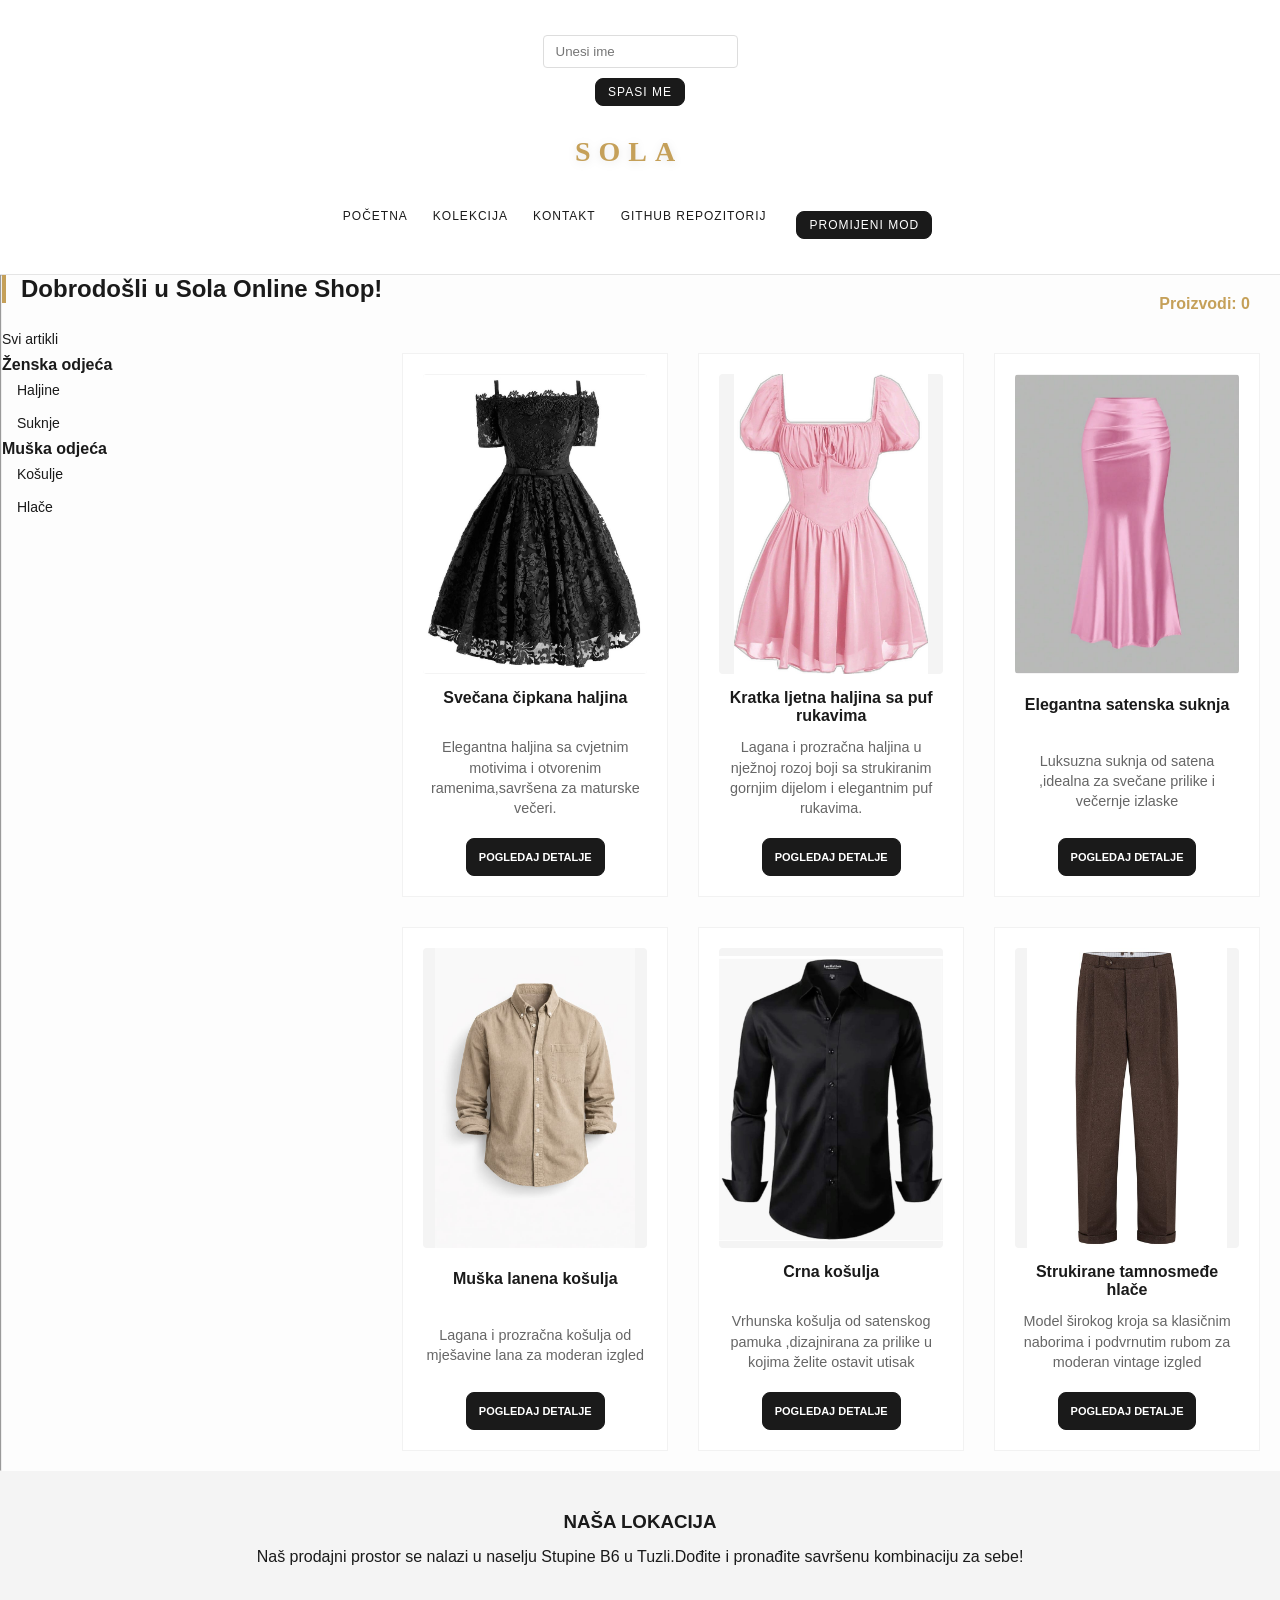
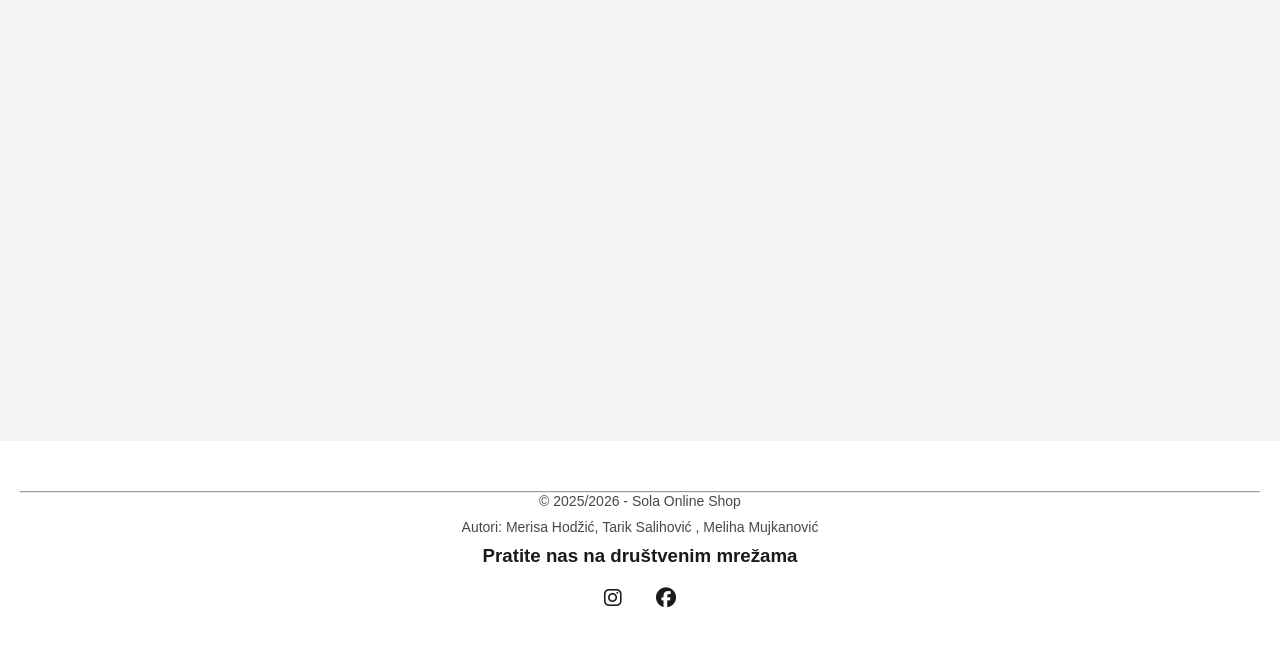
==== index.html @ bb2f4820 "zatvoren tag za section" ====
<!DOCTYPE html>
<html lang="bs">
<head>
 <meta charset="UTF-8">
<meta name="viewport" 
content="width=device-width, 
 initial-scale=1.0">
<meta name="color-scheme" content ="light dark">
<title> Sola Online Shop</title>
<link rel="stylesheet" href="css/tptpstil.css">
<script src="js/tptpskripte.js" defer></script>
<link rel="manifest" href="manifest.json">
<meta name="theme-color"
content="#ffffff">
<link rel="stylesheet" href="https://cdnjs.cloudflare.com/ajax/libs/font-awesome/6.4.2/css/all.min.css">
<!-- Link za Font Awesome ikonice dodano uz pomoć AI-a-->
</head>

<body>
    <header>
        <input type="text" id="korisnickoIme" placeholder="Unesi ime">
<button id="spasiDugme">Spasi me</button> <!-- uz pomoć Gemini AI-a dodano je polje za unos imena za localStorage-->
        <!-- ove dijelove koda za svg logo sam napisala uz pomoć Gemini AI-->
       <svg class="logo" width="150" height="50" 
       viewBox="0 0 150 50" xmlns="http://www.w3.org/2000/svg">
          <text x="10" y="35" font-family="'Segoe UI', Roboto, Arial, sans-serif" font-size="28" font-weight="300" letter-spacing="3" fill="black">
            SOLA
          </text>
</svg> 
        <nav>
            <ul>
                <li><a href="index.html">Početna</a></li>
                <li><a href="sadrzaj.html">Kolekcija</a></li>
                <li><a href="kontakt.html">Kontakt</a></li>
                <li><a href="https://github.com/melihamujkanovic/Grupa47-TPTP-2026.git" target="_blank">GitHub Repozitorij</a></li>
                <li style="list-style : none;"><button id="dark-mode-toggle"> Promijeni mod</button></li>
            </ul>
            </nav>
            </header>
            <div class="content-wrapper">
                
            <hr>
            <section class="glavni-sadrzaj">
            <nav>
            <h2>Dobrodošli u Sola Online Shop!</h2>
            
            <ul>
                <li> <button class="filter-btn"
                data-filter ="all">Svi artikli</button></li>
                <li>
                    <strong> Ženska odjeća</strong>
                
            <ul>
                <li><button class="filter-btn" 
                data-filter="haljine">Haljine</button></li>
                <li><button class="filter-btn"
                data-filter="suknje">Suknje</button></li>
                </ul>
                </li>
            <li>
                <strong> Muška odjeća</strong>
            <ul>
                <li><button class="filter-btn"
                data-filter="kosulje">Košulje</button></li>
                <li><button class="filter-btn"
                data-filter="hlace">Hlače</button></li>
                </ul>
                  </li>
                  </ul>
                  </nav>
                </section>
                  
<!--Ove dijelove koda koji predstavljaj navigaciju za filtriranje napisala sam pomoću GitHub Copilota.
Razumijem da struktura lista <ul> i <li> predstavlja ugniježdene liste kako bi logički razdvojila mušku
 i žensku odjeću  class="filter-btn" je Copilot dodao svim dugmićima ona je meta za JavaScript
 data-filter="haljine" ovo se zove data atribut kada kliknemo na dugme haljine JavaScript ce procitati
da je data-filter postavljen na haljine 
data-filter="all" ovo dugme služi da poništi filter i ponovo prikaže apsolutno sve proizvode koje
imamo u HTML-u -->

<main>
<div class="filter-bar">
<span>Proizvodi: <strong id="product-count">0</strong></span> 
</div>

<article class="product-card"
data-category="haljine">
<img src="images/haljina.jpg" alt="Crna čipkana haljina" width="250">
<h3> Svečana čipkana haljina </h3>
<p> Elegantna haljina sa cvjetnim motivima i otvorenim ramenima,savršena za maturske večeri.</p>
<a href="sadrzaj.html"><button class="detalji-btn">Pogledaj detalje </button></a>
</article>
<article class="product-card"
data-category="haljine">
<img src="images/haljina2.jpg" alt="Kratka roza haljina sa naborima i puf rukavima" width="250">
<h3> Kratka ljetna haljina sa puf rukavima </h3>
<p> Lagana i prozračna haljina u nježnoj rozoj boji sa strukiranim gornjim dijelom i elegantnim puf rukavima. </p>
<a href="sadrzaj.html"><button class="detalji-btn">Pogledaj detalje </button></a>
</article>
<article class="product-card"
data-category="suknje">
<img src="images/suknja.jpg"alt="Roza satenska sunkja dugog kroja sa naborima na struku" width="250">
<h3> Elegantna satenska suknja </h3>
<p> Luksuzna suknja od satena ,idealna za svečane prilike i večernje izlaske</p>
<a href="sadrzaj.html"><button class="detalji-btn">Pogledaj detalje </button></a>
</article>
<article class="product-card"
data-category="kosulje">
<img src="images/kosulja.jpg" alt="Smeđa muška košulja dugih rukava sa džepom " width="250">
<h3> Muška lanena košulja</h3>   
<p> Lagana i prozračna košulja od mješavine lana za moderan izgled</p>
<a href="sadrzaj.html"><button class="detalji-btn">Pogledaj detalje </button></a>
</article>
<article class="product-card"
data-category="kosulje">
<img src="images/muska kosulja.jpg"alt="Elegantna crna muška košulja uskog kroja sa blagim sjajem" width="250">
<h3> Crna košulja</h3>
<p> Vrhunska košulja od satenskog pamuka ,dizajnirana za prilike u kojima želite ostavit utisak</p>
<a href="sadrzaj.html"><button class="detalji-btn">Pogledaj detalje </button></a>
</article>
<article class="product-card"
data-category="hlace">
<img src="images/hlace.jpg"alt="Smeđe hlače sa faltnama i manžetama " width="250">
<h3>Strukirane tamnosmeđe hlače</h3>
<p> Model širokog kroja sa klasičnim naborima i podvrnutim rubom za moderan vintage izgled</p>
<a href="sadrzaj.html"><button class="detalji-btn">Pogledaj detalje </button></a>

</article>

</main>
<aside> 
<h3> Naša lokacija</h3>
<p> Naš prodajni prostor se nalazi u naselju Stupine B6 u Tuzli.Dođite i pronađite savršenu kombinaciju za sebe!</p>
<iframe src="https://www.google.com/maps/embed?pb=!1m18!1m12!1m3!1d2844.2685245072244!2d18.686665378439166!3d44.53013413135884!2m3!1f0!2f0!3f0!3m2!1i1024!2i768!4f13.1!3m3!1m2!1s0x475ead33b0782831%3A0x282f1ff059c18d96!2sAvenija%20Stupine%20B6%2C%20Tuzla%2075101!5e0!3m2!1sbs!2sba!4v1778329365259!5m2!1sbs!2sba" width="100%" height="450" style="border:0;" allowfullscreen="" loading="lazy" referrerpolicy="no-referrer-when-downgrade"></iframe>
 </aside>  
 <footer>  
    <hr> <!--tag koji je samostalan ne mora se zatvrati
    služi kao vizuelni razdjeljnik između dva dijela sadržaja 
     npr: da odvoji glavni sadržaj od footera-->
    <p>&copy; 2025/2026 - Sola Online Shop</p>
    <p>Autori: Merisa Hodžić, Tarik Salihović , Meliha Mujkanović</p>
    <h3> Pratite nas na društvenim mrežama</h3>
    <div class="social-links">
        <a href="https://www.instagram.com/online_shop_nela?igsh=cDI1eHdnaG01N2gy" target="_blank"><i class="fab fa-instagram"></i></a>
        <a href="https://www.facebook.com/share/14hpEQm7eZp/" target="_blank"><i class="fab fa-facebook"></i></a>
    <!--Napomena:Linkovi na društvene mreže su usmjereni na instagram i facebook
    stranice poznatog online shopa kako bi se validirala ispravnost navigacije-->
    </div>
</footer>
</div>
</body>
</html>
---- css/tptpstil.css ----
/* 1. CSS VARIJABLE */
:root {
    --primarna: #1a1a1a;
    --akcent: #c5a059;
    --pozadina: #fdfdfd;
    --bijela: #ffffff;
    --siva: #f4f4f4;
    --tekst-muted: #666;
    --font-glavni: 'Segoe UI', Roboto, Arial, sans-serif;
    --tranzicija: all 0.3s cubic-bezier(0.4, 0, 0.2, 1);
}

/* Dark Mode varijable */
body.dark-mode {
    --primarna: #f4f4f4;
    --pozadina: #121212;
    --bijela: #1e1e1e;
    --siva: #252525;
    --tekst-muted: #bbb;
}

#dark-mode-toggle {
    border-radius: 20px; 
    padding: 8px 15px;
}

/* Osnovni reset */
* {
    margin: 0;
    padding: 0;
    box-sizing: border-box;
}

body {
    font-family: var(--font-glavni);
    background-color: var(--pozadina);
    color: var(--primarna);
    display: flex;
    flex-direction: column;
    min-height: 100vh;
    transition: background-color 0.3s;
}

/* 2. HEADER */
header {
    background: var(--bijela);
    padding: 30px 5%; 
    display: flex;
    flex-direction: column;
    align-items: center; /* Centriranje po horizontali */
    justify-content: center; /* Centriranje po vertikali */
    border-bottom: 1px solid rgba(0,0,0,0.1);
    width: 100%;
    z-index: 1000;
    text-align: center; 
}

#korisnickoIme {
    padding: 8px 12px;
    border: 1px solid #ddd;
    border-radius: 4px;
    margin-bottom: 10px;
    background: var(--bijela);
    color: var(--primarna);
    display: inline-block;
    vertical-align: middle;
    margin: 5px;
}

#spasiDugme, #dark-mode-toggle {
    padding: 6px 12px;
    margin: 5px;
    cursor: pointer;
    background: var(--primarna);
    color: var(--bijela);
    border: 1px solid var(--primarna);
    font-size: 12px;
    text-transform: uppercase;
    letter-spacing: 1px;
    transition: var(--tranzicija);
    display: inline-block;
    vertical-align: middle;
}

#spasiDugme:hover, #dark-mode-toggle:hover {
    background: var(--akcent);
    border-color: var(--akcent);
}

header nav ul {
    display: flex;
    list-style: none;
    gap: 25px;
    margin-top: 15px;
}

header nav ul li a {
    text-decoration: none;
    color: var(--primarna);
    font-weight: 500;
    text-transform: uppercase;
    font-size: 12px;
    letter-spacing: 1px;
    transition: var(--tranzicija);
}

header nav ul li a:hover { color: var(--akcent); }

/* SVG Logo */
/* 1. STIL ZA LOGO KONTEJNER */
.logo {
    cursor: pointer;
    overflow: visible;
    transition: transform 0.4s cubic-bezier(0.175, 0.885, 0.32, 1.275);
    filter: drop-shadow(0 2px 4px rgba(0,0,0,0.1));
    display: block;
    margin: 15px auto; /* Auto margine centriraju logo u potpunosti */
}

/* 2. EFEKAT NA TEKST UNUTAR LOGOTIPA */
.logo text {
    text-transform: uppercase;
    font-family: 'Playfair Display', serif; /* Elegantni font za modu */
    font-weight: 700;
    letter-spacing: 8px;
    fill: #c5a059; 
    background: linear-gradient(to right, #bf953f, #fcf6ba, #b38728, #fbf5b7, #aa771c);
    -webkit-background-clip: text;
    background-clip: text;
    transition: all 0.3s ease;
}

/* 3. DINAMIKA NA HOVER (Kada pređeš mišem) */
.logo:hover {
    transform: scale(1.1) rotate(-1deg); /* Blaga rotacija i povećanje */
}

.logo:hover text {
    /* Efekat sjaja koji se širi */
    fill: #1a1a1a; /* Promjena osnovne boje u kontrastnu */
    filter: drop-shadow(0 0 8px rgba(197, 160, 89, 0.8));
    letter-spacing: 12px; /* Slova se "šire" na hover */
}

/* 4. ANIMACIJA "SJAJA" (Shine efekt) */
@keyframes shine {
    from {
        filter: brightness(1);
    }
    50% {
        filter: brightness(1.5) drop-shadow(0 0 12px #c5a059);
    }
    to {
        filter: brightness(1);
    }
}

.logo {
    animation: shine 3s infinite ease-in-out; /* Logo stalno lagano bljeska */
}

/* 5. PRILAGOĐAVANJE ZA DARK MODE */
body.dark-mode .logo text {
    fill: #f9e076; 
    filter: drop-shadow(0 0 5px rgba(249, 224, 118, 0.5));
}

/* --- STRUKTURA --- */
.content-wrapper {
    display: flex;
    flex-wrap: wrap;
    flex-direction: column align;
    max-width: 100%;
    margin: 0 auto;
    width: 100%;
    overflow-x: hidden;
}

/* 3. SIDEBAR (Lijeva strana) */
.content-wrapper > nav {
    width: 280px;
    padding: 40px 30px;
    background: var(--bijela);
    border-right: 1px solid rgba(0,0,0,0.05);
    position: sticky;
    top: 0;
    height: 100vh;
    overflow-y: auto;
}

.content-wrapper > nav h2 {
    font-size: 1.1rem;
    margin-bottom: 25px;
    text-transform: uppercase;
    letter-spacing: 1px;
}

.content-wrapper nav ul {
    list-style: none;
    padding-left: 0;
}

.content-wrapper nav ul ul {
    margin-left: 15px; 
}

.content-wrapper > nav h3 {
    font-size: 0.9rem;
    margin-top: 20px;
    margin-bottom: 10px;
    color: var(--akcent);
    text-transform: uppercase;
}

/* 4. FILTER DUGMAD */
.filter-btn {
    padding: 8px 0;
    background: transparent;
    color: var(--primarna);
    border: none;
    border-bottom: 1px solid transparent;
    cursor: pointer;
    font-weight: 400;
    text-transform: none;
    font-size: 14px;
    text-align: left;
    width: auto;
    transition: var(--tranzicija);
}

.filter-btn:hover {
    color: var(--akcent);
    padding-left: 5px;
    border-bottom: 1px solid var(--akcent);
}

/* 5. MAIN - GRID PROIZVODA */
main {
    flex: 1;
    display: grid;
    gap: 30px;
    padding: 20px;
    animation: stranicaFadeIn 0.8s ease-out;
    min-width: 0;
}

main > p, main > span, main > div:first-child { 
    grid-column: 1 / -1; 
    margin-bottom: 10px;
    font-weight: bold;
    color: var(--akcent);
    text-align: right; 
    padding-right: 10px;
}

.product-card {
    background: var(--bijela);
    border: 1px solid rgba(0,0,0,0.05);
    padding: 20px;
    text-align: center;
    transition: var(--tranzicija);
    display: flex;
    flex-direction: column;
    justify-content: space-between;
}

.product-card:hover {
    transform: translateY(-8px);
    box-shadow: 0 15px 35px rgba(197, 160, 89, 0.2); 
    border-color: var(--akcent);
}

.product-card img {
    width: 100%;
    height: 300px; 
    object-fit: contain; 
    background-color: var(--siva); 
    margin-bottom: 15px;
    border-radius: 4px; 
}

.product-card h3 {
    font-size: 1rem;
    margin-bottom: 10px;
    min-height: 2.4em; 
}

.product-card p {
    font-size: 0.9rem;
    color: var(--tekst-muted);
    margin-bottom: 20px;
    line-height: 1.4;
}

.detalji-btn {
    padding: 12px;
    background: var(--primarna);
    color: var(--bijela);
    border: 1px solid var(--primarna);
    cursor: pointer;
    font-size: 11px;
    font-weight: 600;
    text-transform: uppercase;
    transition: var(--tranzicija);
}

.detalji-btn:hover {
    background: var(--akcent);
    border-color: var(--akcent);
}

/* 6. ASIDE (Lokacija) */
aside {
    width: 100%;
    background: var(--siva);
    text-align: center;
    clear: both;
    padding: 40px 10px;
    box-sizing: border-box;
}

aside h3 { margin-bottom: 15px; text-transform: uppercase; }

aside iframe {
    width: 100%;
    max-width: 1000px;
    height: 400px;
    border: 0;
    filter: grayscale(0.5); 
    transition: 0.3s;
    margin-top: 30px;
}

aside iframe:hover { filter: grayscale(0); }

/* 7. FOOTER */
footer {
    width: 100%;
    padding: 50px 20px;
    background: var(--bijela);
    border-top: 1px solid rgba(0,0,0,0.05);
    text-align: center;
}

footer p { font-size: 14px; margin-bottom: 10px; opacity: 0.8; }

.social-links { margin-top: 20px; }

.social-links a {
    font-size: 20px;
    color: var(--primarna);
    margin: 0 15px;
    transition: var(--tranzicija);
}

.social-links a:hover { color: var(--akcent); }

/* 8. RESPONSIVE */
@media (min-width: 1201px) { main { grid-template-columns: repeat(3, 1fr); } }

@media (max-width: 1200px) and (min-width: 769px) {
    main { grid-template-columns: repeat(2, 1fr); }
    .content-wrapper > nav { width: 240px; }
}

@media (max-width: 768px) {
    .content-wrapper > nav {
        width: 100%; 
        height: auto;
        position: relative; 
        border-right: none;
        border-bottom: 1px solid rgba(0,0,0,0.1);
    }
    main {
        grid-template-columns: 1fr;
        padding: 20px;
    }
    header nav ul { gap: 10px; }
}

@keyframes stranicaFadeIn {
    from { opacity: 0; transform: translateY(10px); }
    to { opacity: 1; transform: translateY(0); }
}

/* Sva dugmad sa zaobljenim ivicama */
button, 
.filter-btn, 
.detalji-btn, 
#spasiDugme, 
#dark-mode-toggle {
    border-radius: 8px; 
    overflow: hidden;  
}

/* --- STIL ZA DRUGU STRANICU (TABELA, GALERIJA, IMAGE MAP) --- */

/* Stilovi za tabelu */
table {
    width: 100%;
    border-collapse: collapse;
    margin: 20px 0;
    background: var(--bijela);
    border-radius: 8px;
    overflow: hidden;
    box-shadow: 0 4px 6px rgba(0,0,0,0.05);
}

table th, table td {
    padding: 15px;
    text-align: left;
    border-bottom: 1px solid var(--siva);
}

table th {
    background-color: var(--primarna);
    color: var(--bijela);
    text-transform: uppercase;
    font-size: 0.8rem;
    letter-spacing: 1px;
}

table tr:hover {
    background-color: rgba(197, 160, 89, 0.1); 
}

/* Galerija Grid (za slike modela) */
.galery-grid {
    display: grid;
    grid-template-columns: repeat(3, 1fr);
    gap: 20px;
    margin-top: 20px;
}

.galery-item {
    background: var(--bijela);
    padding: 10px;
    border-radius: 8px;
    border: 1px solid rgba(0,0,0,0.05);
    transition: var(--tranzicija);
    text-align: center;
}

.galery-item:hover {
    transform: scale(1.03);
    box-shadow: 0 10px 20px rgba(0,0,0,0.1);
}

.galery-item img {
    width: 100%;
    height: auto;
    display: block;
    border-radius: 4px;
    object-fit: cover;
}

/* Image Map Sekcija */
.image-map-container {
    text-align: center;
    margin: 40px 0;
    padding: 20px;
    background: var(--bijela);
    border-radius: 12px;
}

.image-map-container img {
    max-width: 100%;
    height: auto;
    border-radius: 8px;
    box-shadow: 0 5px 15px rgba(0,0,0,0.1);
}

/* Link "Nazad na vrh" */
.vrh-kontejner {
    text-align: center;
    margin: 30px 0;
}

.vrh-link {
    text-decoration: none;
    color: var(--primarna);
    font-weight: 600;
    font-size: 0.9rem;
    border-bottom: 2px solid var(--akcent);
    padding-bottom: 5px;
    transition: var(--tranzicija);
}

.vrh-link:hover {
    color: var(--akcent);
    letter-spacing: 1px;
}

/* Ispravka za Dark Mode u tabelama */
body.dark-mode table {
    background: var(--bijela); 
    color: var(--primarna);
}

body.dark-mode table th {
    background-color: var(--siva);
    color: var(--akcent);
}

/* Prilagođavanje sekcija unutar Main-a na drugoj stranici */
section {
    margin-bottom: 50px;
}

section h2, section h3 {
    margin-bottom: 20px;
    color: var(--primarna);
    border-left: 4px solid var(--akcent);
    padding-left: 15px;
}

/* --- STIL ZA KONTAKT FORMU --- */

#kontaktForma {
    max-width: 800px; 
    margin: 40px auto;
    background: var(--bijela);
    padding: 30px;
    border-radius: 12px;
    box-shadow: 0 10px 30px rgba(0,0,0,0.05);
}

#kontaktForma div {
    margin-bottom: 20px;
    display: flex;
    flex-direction: column;
}

#kontaktForma label {
    margin-bottom: 8px;
    font-weight: 600;
    font-size: 0.9rem;
    color: var(--primarna);
    text-transform: uppercase;
    letter-spacing: 1px;
}

#kontaktForma input, 
#kontaktForma select, 
#kontaktForma textarea {
    padding: 12px 15px;
    border: 1px solid rgba(0,0,0,0.1);
    border-radius: 8px;
    background-color: var(--siva);
    color: var(--primarna);
    font-family: var(--font-glavni);
    font-size: 1rem;
    transition: var(--tranzicija);
}

#kontaktForma input:focus, 
#kontaktForma select:focus, 
#kontaktForma textarea:focus {
    outline: none;
    border-color: var(--akcent);
    background-color: var(--bijela);
    box-shadow: 0 0 0 4px rgba(197, 160, 89, 0.1);
}

/* Stil za poruke o greškama */
.error-msg {
    color: #e74c3c;
    font-size: 0.8rem;
    margin-top: 5px;
    min-height: 1em;
}

/* Dugmad u formi */
.form-buttons {
    flex-direction: row !important; 
    gap: 15px;
    margin-top: 20px;
}

#kontaktForma button {
    flex: 1;
    padding: 15px;
    font-weight: 600;
    text-transform: uppercase;
    letter-spacing: 1px;
    cursor: pointer;
    transition: var(--tranzicija);
    border: none;
}

#kontaktForma button[type="submit"] {
    background: var(--primarna);
    color: var(--bijela);
}

#kontaktForma button[type="submit"]:hover {
    background: var(--akcent);
}

#kontaktForma button[type="reset"] {
    background: transparent;
    border: 1px solid rgba(0,0,0,0.1);
    color: var(--tekst-muted);
}

#kontaktForma button[type="reset"]:hover {
    background: #f8d7da;
    color: #721c24;
    border-color: #f5c6cb;
}

/* Okvir za uspješno slanje */
#uspjehOkvir {
    max-width: 800px;
    margin: 20px auto;
    padding: 20px;
    border-radius: 8px;
    background-color: #d4edda;
    color: #155724;
    border: 1px solid #c3e6cb;
    text-align: center;
    font-weight: 600;
}

/* Dark mode prilagodba za formu */
body.dark-mode #kontaktForma {
    background: var(--bijela);
    border: 1px solid rgba(255,255,255,0.1);
}

body.dark-mode #kontaktForma input, 
body.dark-mode #kontaktForma select, 
body.dark-mode #kontaktForma textarea {
    background-color: #2a2a2a;
    border-color: #333;
}
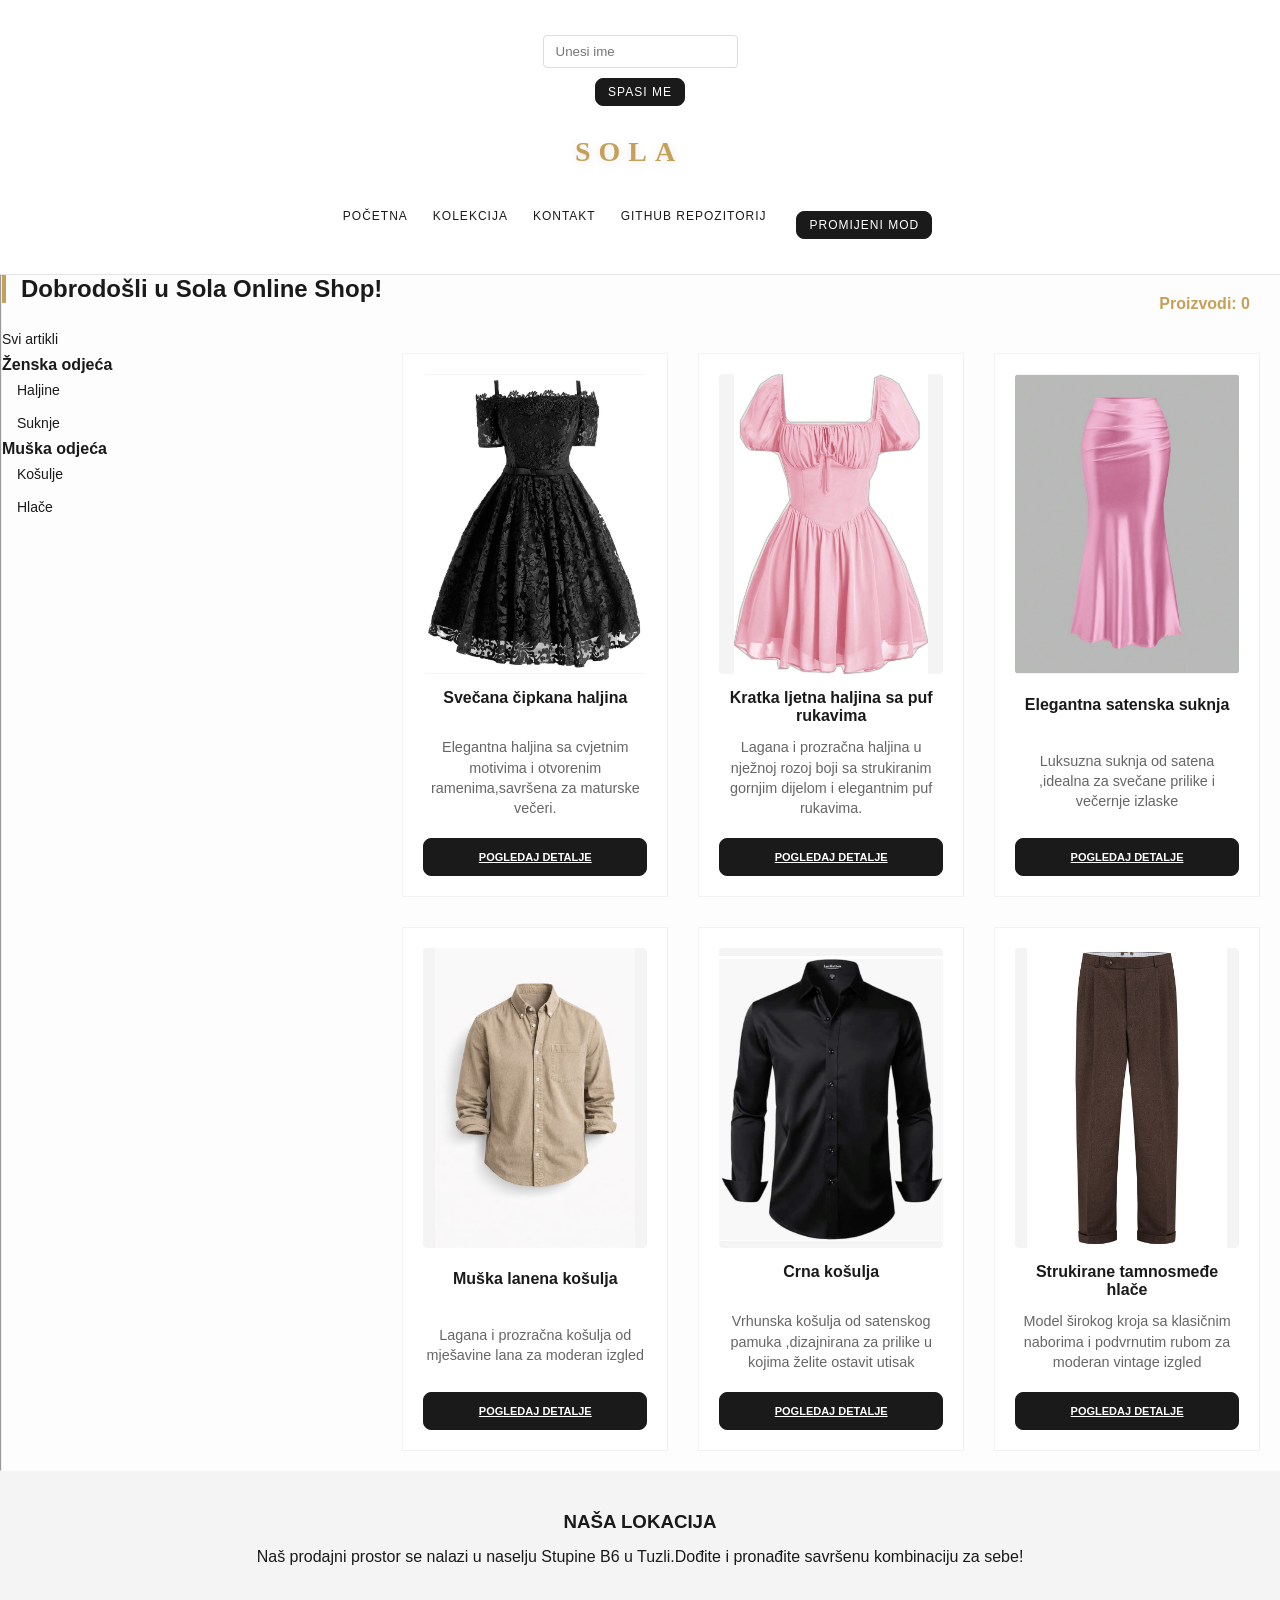
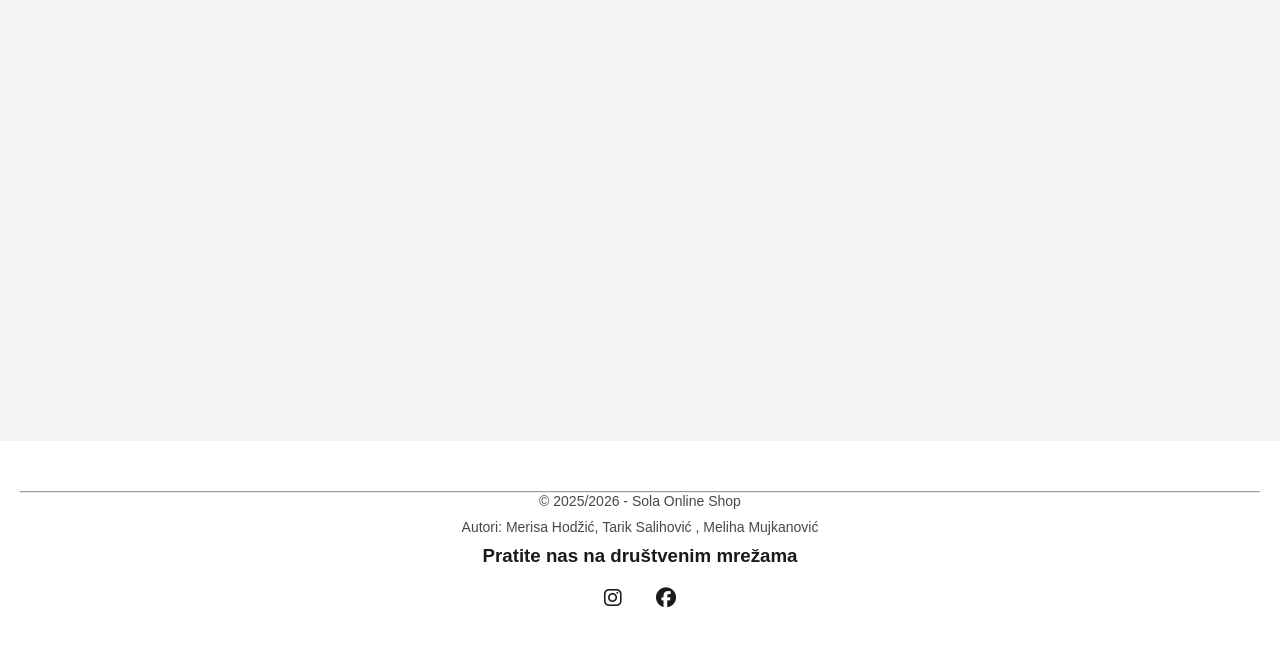
==== commit eeb73123: "uklonjeni suvisni button tagovi" ====
--- a/index.html
+++ b/index.html
@@ -41,9 +41,9 @@
                 
             <hr>
             <section class="glavni-sadrzaj">
+                
+            <h2>Dobrodošli u Sola Online Shop!</h2>
             <nav>
-            <h2>Dobrodošli u Sola Online Shop!</h2>
-            
             <ul>
                 <li> <button class="filter-btn"
                 data-filter ="all">Svi artikli</button></li>
@@ -65,8 +65,8 @@
                 <li><button class="filter-btn"
                 data-filter="hlace">Hlače</button></li>
                 </ul>
-                  </li>
-                  </ul>
+            </li>
+            </ul>
                   </nav>
                 </section>
                   
@@ -88,42 +88,42 @@
 <img src="images/haljina.jpg" alt="Crna čipkana haljina" width="250">
 <h3> Svečana čipkana haljina </h3>
 <p> Elegantna haljina sa cvjetnim motivima i otvorenim ramenima,savršena za maturske večeri.</p>
-<a href="sadrzaj.html"><button class="detalji-btn">Pogledaj detalje </button></a>
+<a href="sadrzaj.html" class="detalji-btn">Pogledaj detalje</a>
 </article>
 <article class="product-card"
 data-category="haljine">
 <img src="images/haljina2.jpg" alt="Kratka roza haljina sa naborima i puf rukavima" width="250">
 <h3> Kratka ljetna haljina sa puf rukavima </h3>
 <p> Lagana i prozračna haljina u nježnoj rozoj boji sa strukiranim gornjim dijelom i elegantnim puf rukavima. </p>
-<a href="sadrzaj.html"><button class="detalji-btn">Pogledaj detalje </button></a>
+<a href="sadrzaj.html"class="detalji-btn">Pogledaj detalje</a>
 </article>
 <article class="product-card"
 data-category="suknje">
 <img src="images/suknja.jpg"alt="Roza satenska sunkja dugog kroja sa naborima na struku" width="250">
 <h3> Elegantna satenska suknja </h3>
 <p> Luksuzna suknja od satena ,idealna za svečane prilike i večernje izlaske</p>
-<a href="sadrzaj.html"><button class="detalji-btn">Pogledaj detalje </button></a>
+<a href="sadrzaj.html" class="detalji-btn">Pogledaj detalje</a>
 </article>
 <article class="product-card"
 data-category="kosulje">
 <img src="images/kosulja.jpg" alt="Smeđa muška košulja dugih rukava sa džepom " width="250">
 <h3> Muška lanena košulja</h3>   
 <p> Lagana i prozračna košulja od mješavine lana za moderan izgled</p>
-<a href="sadrzaj.html"><button class="detalji-btn">Pogledaj detalje </button></a>
+<a href="sadrzaj.html" class="detalji-btn">Pogledaj detalje</a>
 </article>
 <article class="product-card"
 data-category="kosulje">
 <img src="images/muska kosulja.jpg"alt="Elegantna crna muška košulja uskog kroja sa blagim sjajem" width="250">
 <h3> Crna košulja</h3>
 <p> Vrhunska košulja od satenskog pamuka ,dizajnirana za prilike u kojima želite ostavit utisak</p>
-<a href="sadrzaj.html"><button class="detalji-btn">Pogledaj detalje </button></a>
+<a href="sadrzaj.html" class="detalji-btn">Pogledaj detalje</a>
 </article>
 <article class="product-card"
 data-category="hlace">
 <img src="images/hlace.jpg"alt="Smeđe hlače sa faltnama i manžetama " width="250">
 <h3>Strukirane tamnosmeđe hlače</h3>
 <p> Model širokog kroja sa klasičnim naborima i podvrnutim rubom za moderan vintage izgled</p>
-<a href="sadrzaj.html"><button class="detalji-btn">Pogledaj detalje </button></a>
+<a href="sadrzaj.html" class="detalji-btn">Pogledaj detalje</a>
 
 </article>
 
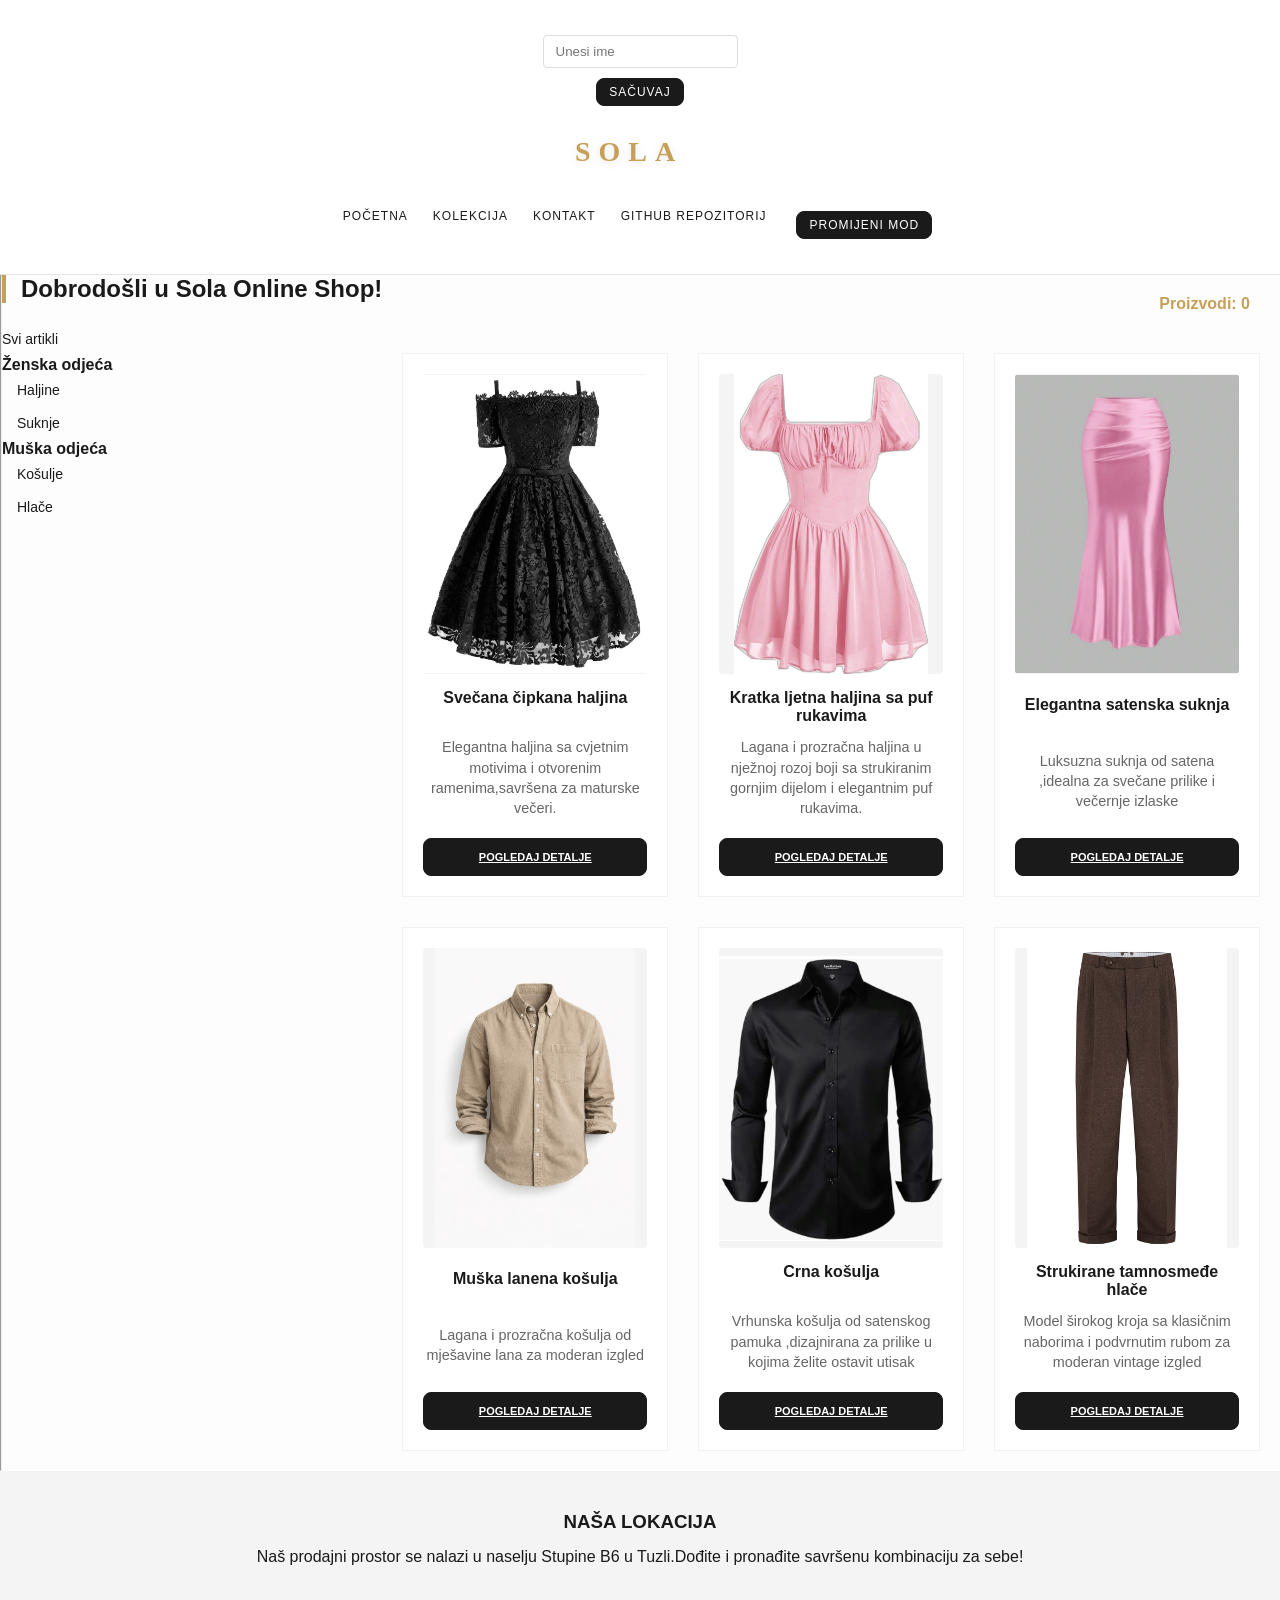
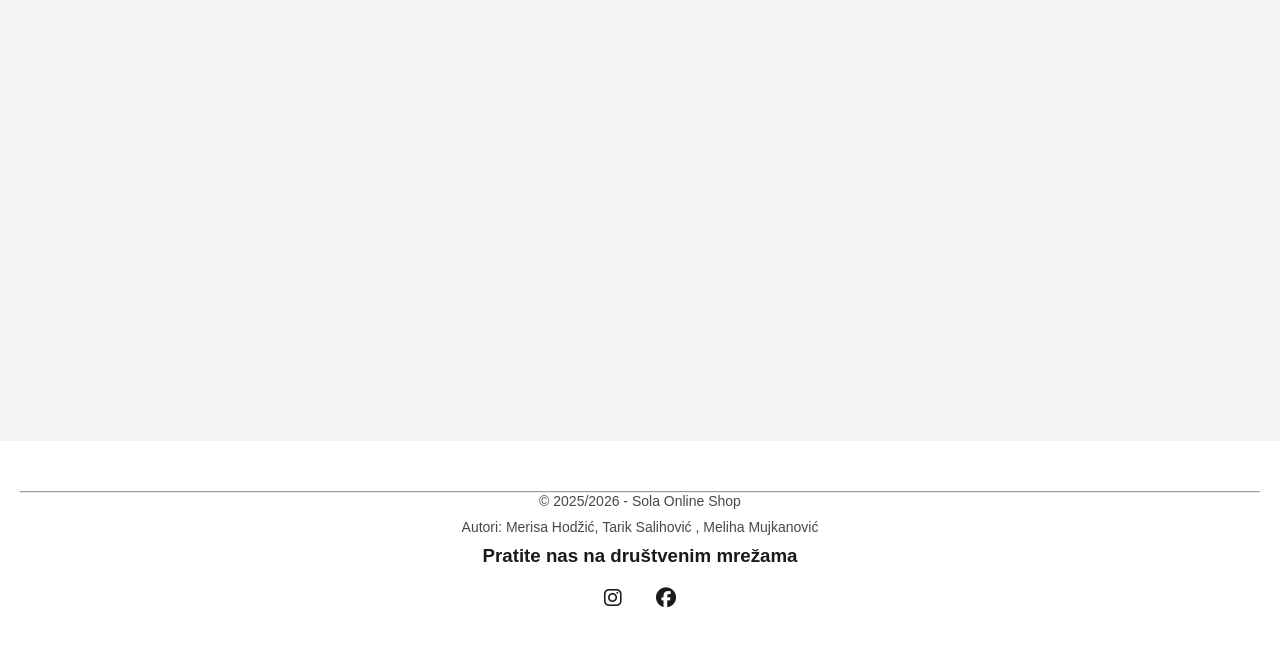
==== commit ce8a6d50: "ispravljene greske u kodovima na svim stranicama" ====
--- a/index.html
+++ b/index.html
@@ -19,7 +19,7 @@
 <body>
     <header>
         <input type="text" id="korisnickoIme" placeholder="Unesi ime">
-<button id="spasiDugme">Spasi me</button> <!-- uz pomoć Gemini AI-a dodano je polje za unos imena za localStorage-->
+<button id="spasiDugme">Sačuvaj</button> <!-- uz pomoć Gemini AI-a dodano je polje za unos imena za localStorage-->
         <!-- ove dijelove koda za svg logo sam napisala uz pomoć Gemini AI-->
        <svg class="logo" width="150" height="50" 
        viewBox="0 0 150 50" xmlns="http://www.w3.org/2000/svg">
@@ -45,10 +45,10 @@
             <h2>Dobrodošli u Sola Online Shop!</h2>
             <nav>
             <ul>
-                <li> <button class="filter-btn"
+                <li><button class="filter-btn"
                 data-filter ="all">Svi artikli</button></li>
                 <li>
-                    <strong> Ženska odjeća</strong>
+                    <strong>Ženska odjeća</strong>
                 
             <ul>
                 <li><button class="filter-btn" 
@@ -58,7 +58,7 @@
                 </ul>
                 </li>
             <li>
-                <strong> Muška odjeća</strong>
+                <strong>Muška odjeća</strong>
             <ul>
                 <li><button class="filter-btn"
                 data-filter="kosulje">Košulje</button></li>
@@ -86,8 +86,8 @@
 <article class="product-card"
 data-category="haljine">
 <img src="images/haljina.jpg" alt="Crna čipkana haljina" width="250">
-<h3> Svečana čipkana haljina </h3>
-<p> Elegantna haljina sa cvjetnim motivima i otvorenim ramenima,savršena za maturske večeri.</p>
+<h3>Svečana čipkana haljina</h3>
+<p>Elegantna haljina sa cvjetnim motivima i otvorenim ramenima,savršena za maturske večeri.</p>
 <a href="sadrzaj.html" class="detalji-btn">Pogledaj detalje</a>
 </article>
 <article class="product-card"
@@ -129,8 +129,8 @@
 
 </main>
 <aside> 
-<h3> Naša lokacija</h3>
-<p> Naš prodajni prostor se nalazi u naselju Stupine B6 u Tuzli.Dođite i pronađite savršenu kombinaciju za sebe!</p>
+<h3>Naša lokacija</h3>
+<p>Naš prodajni prostor se nalazi u naselju Stupine B6 u Tuzli.Dođite i pronađite savršenu kombinaciju za sebe!</p>
 <iframe src="https://www.google.com/maps/embed?pb=!1m18!1m12!1m3!1d2844.2685245072244!2d18.686665378439166!3d44.53013413135884!2m3!1f0!2f0!3f0!3m2!1i1024!2i768!4f13.1!3m3!1m2!1s0x475ead33b0782831%3A0x282f1ff059c18d96!2sAvenija%20Stupine%20B6%2C%20Tuzla%2075101!5e0!3m2!1sbs!2sba!4v1778329365259!5m2!1sbs!2sba" width="100%" height="450" style="border:0;" allowfullscreen="" loading="lazy" referrerpolicy="no-referrer-when-downgrade"></iframe>
  </aside>  
  <footer>  
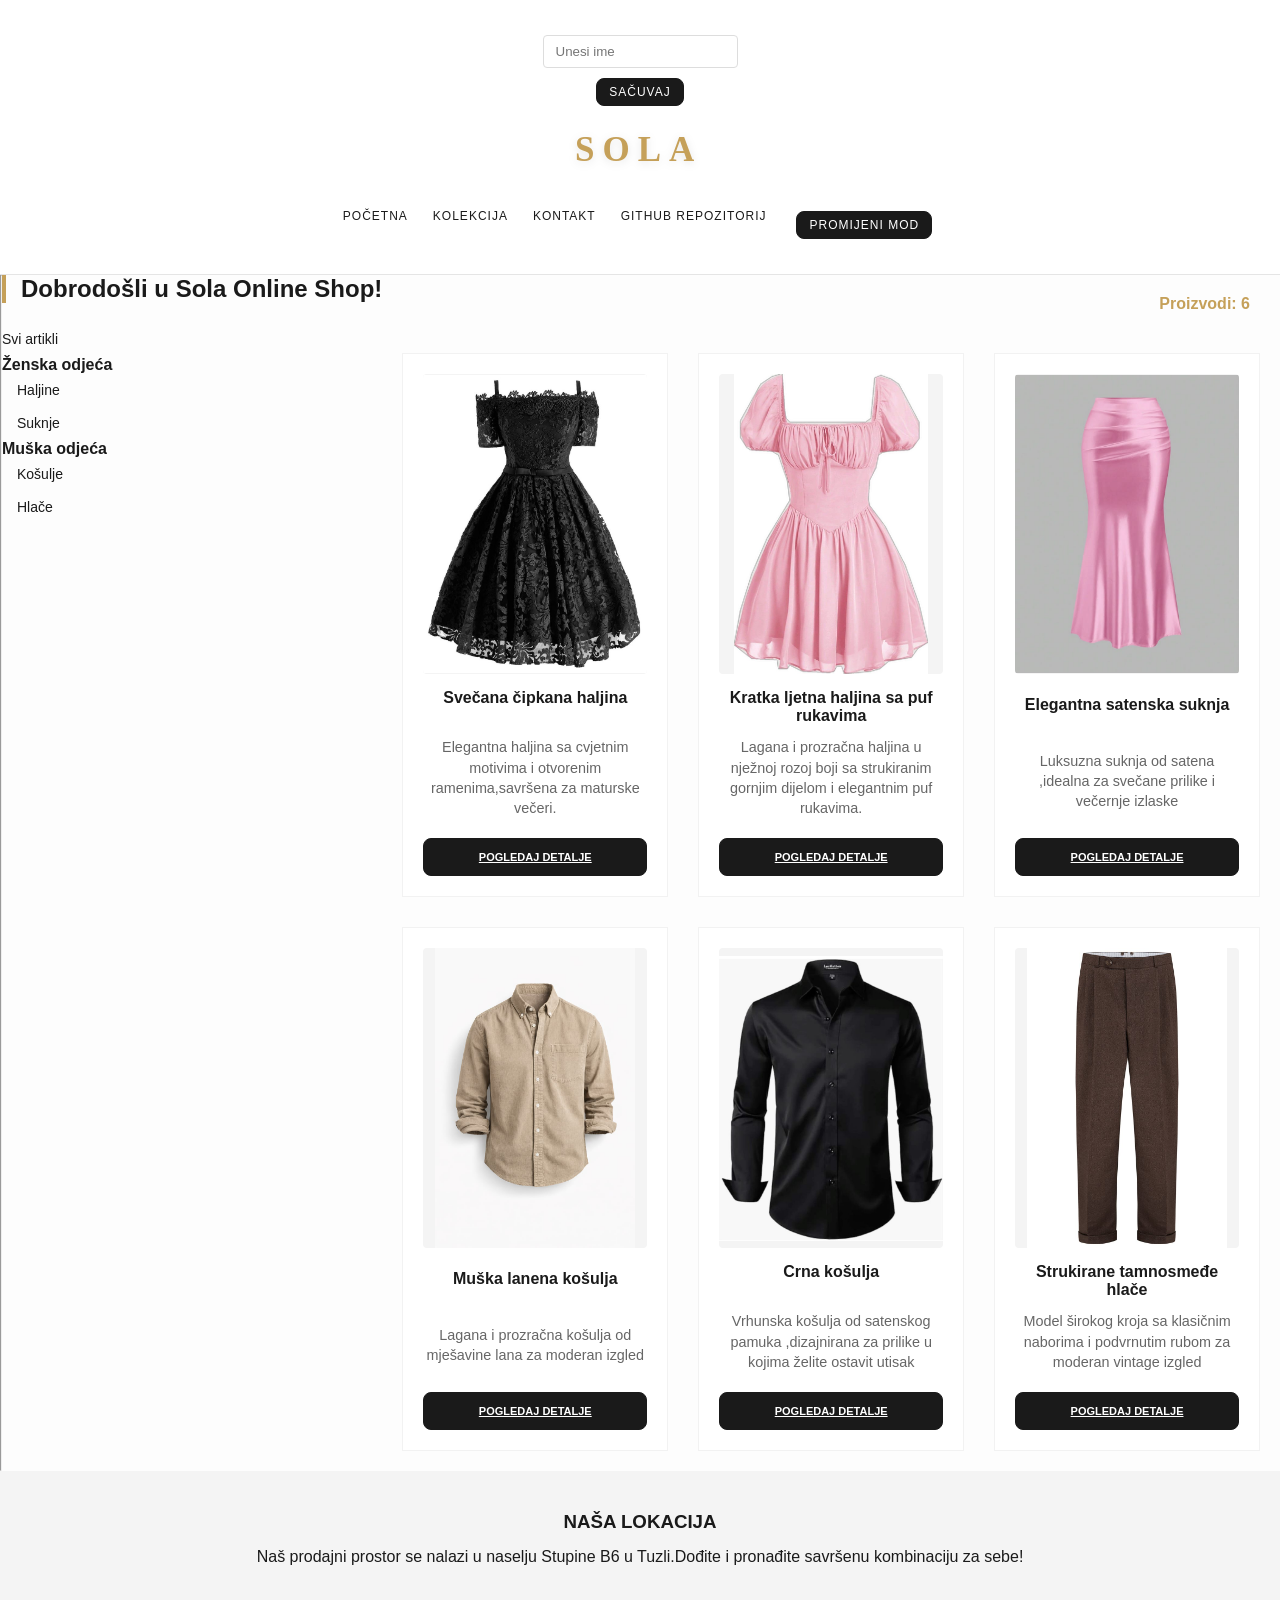
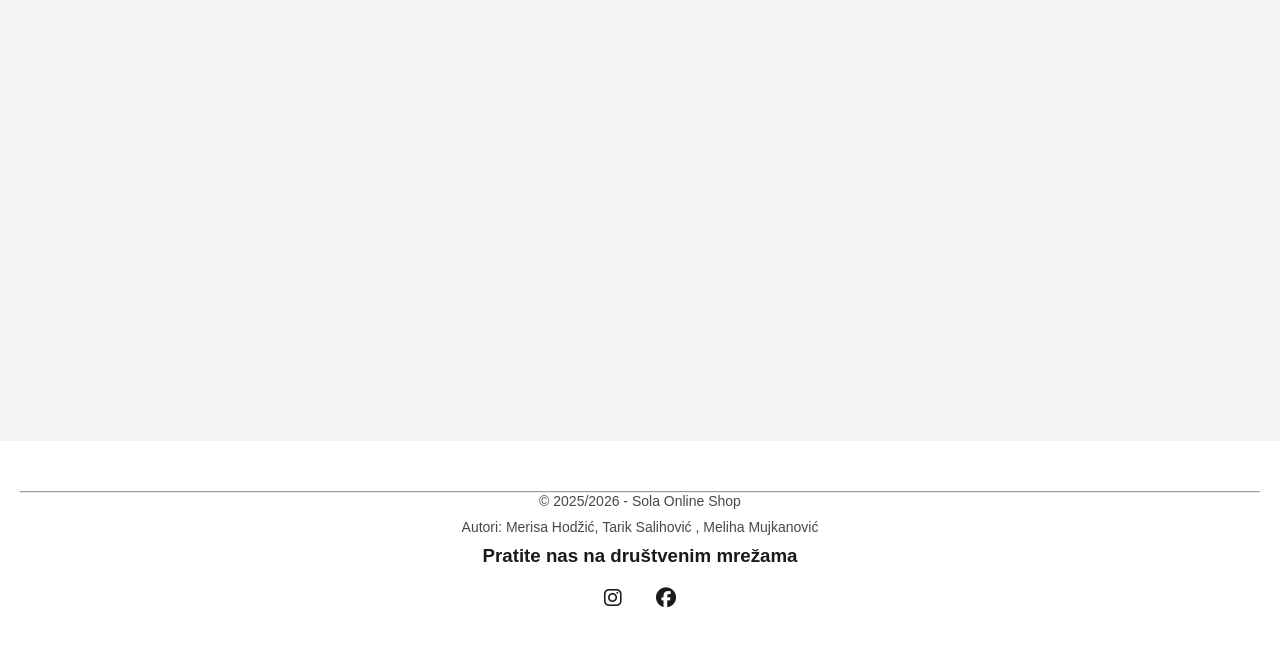
==== commit 0f7c55b4: "dodan aside meni za info o dostavi i roku isporuke" ====
--- a/index.html
+++ b/index.html
@@ -5,7 +5,7 @@
 <meta name="viewport" 
 content="width=device-width, 
  initial-scale=1.0">
-<meta name="color-scheme" content ="light dark">
+<meta name="color-scheme" content="light dark">
 <title> Sola Online Shop</title>
 <link rel="stylesheet" href="css/tptpstil.css">
 <script src="js/tptpskripte.js" defer></script>
@@ -23,7 +23,7 @@
         <!-- ove dijelove koda za svg logo sam napisala uz pomoć Gemini AI-->
        <svg class="logo" width="150" height="50" 
        viewBox="0 0 150 50" xmlns="http://www.w3.org/2000/svg">
-          <text x="10" y="35" font-family="'Segoe UI', Roboto, Arial, sans-serif" font-size="28" font-weight="300" letter-spacing="3" fill="black">
+          <text x="10" y="35" font-family="'Segoe UI', Roboto, Arial, sans-serif" font-size="35" font-weight="300" letter-spacing="3" fill="black">
             SOLA
           </text>
 </svg> 
@@ -33,23 +33,20 @@
                 <li><a href="sadrzaj.html">Kolekcija</a></li>
                 <li><a href="kontakt.html">Kontakt</a></li>
                 <li><a href="https://github.com/melihamujkanovic/Grupa47-TPTP-2026.git" target="_blank">GitHub Repozitorij</a></li>
-                <li style="list-style : none;"><button id="dark-mode-toggle"> Promijeni mod</button></li>
+                <li><button id="dark-mode-toggle">Promijeni mod</button></li>
             </ul>
             </nav>
             </header>
-            <div class="content-wrapper">
-                
+            <div class="content-wrapper">   
             <hr>
-            <section class="glavni-sadrzaj">
-                
+            <section class="glavni-sadrzaj">   
             <h2>Dobrodošli u Sola Online Shop!</h2>
             <nav>
             <ul>
                 <li><button class="filter-btn"
                 data-filter ="all">Svi artikli</button></li>
                 <li>
-                    <strong>Ženska odjeća</strong>
-                
+                    <strong>Ženska odjeća</strong> 
             <ul>
                 <li><button class="filter-btn" 
                 data-filter="haljine">Haljine</button></li>
@@ -94,12 +91,12 @@
 data-category="haljine">
 <img src="images/haljina2.jpg" alt="Kratka roza haljina sa naborima i puf rukavima" width="250">
 <h3> Kratka ljetna haljina sa puf rukavima </h3>
-<p> Lagana i prozračna haljina u nježnoj rozoj boji sa strukiranim gornjim dijelom i elegantnim puf rukavima. </p>
-<a href="sadrzaj.html"class="detalji-btn">Pogledaj detalje</a>
+<p>Lagana i prozračna haljina u nježnoj rozoj boji sa strukiranim gornjim dijelom i elegantnim puf rukavima.</p>
+<a href="sadrzaj.html" class="detalji-btn">Pogledaj detalje</a>
 </article>
 <article class="product-card"
 data-category="suknje">
-<img src="images/suknja.jpg"alt="Roza satenska sunkja dugog kroja sa naborima na struku" width="250">
+<img src="images/suknja.jpg" alt="Roza satenska suknja dugog kroja sa naborima na struku" width="250">
 <h3> Elegantna satenska suknja </h3>
 <p> Luksuzna suknja od satena ,idealna za svečane prilike i večernje izlaske</p>
 <a href="sadrzaj.html" class="detalji-btn">Pogledaj detalje</a>
@@ -113,16 +110,16 @@
 </article>
 <article class="product-card"
 data-category="kosulje">
-<img src="images/muska kosulja.jpg"alt="Elegantna crna muška košulja uskog kroja sa blagim sjajem" width="250">
+<img src="images/muska kosulja.jpg" alt="Elegantna crna muška košulja uskog kroja sa blagim sjajem" width="250">
 <h3> Crna košulja</h3>
 <p> Vrhunska košulja od satenskog pamuka ,dizajnirana za prilike u kojima želite ostavit utisak</p>
 <a href="sadrzaj.html" class="detalji-btn">Pogledaj detalje</a>
 </article>
 <article class="product-card"
 data-category="hlace">
-<img src="images/hlace.jpg"alt="Smeđe hlače sa faltnama i manžetama " width="250">
+<img src="images/hlace.jpg" alt="Smeđe hlače sa faltnama i manžetama " width="250">
 <h3>Strukirane tamnosmeđe hlače</h3>
-<p> Model širokog kroja sa klasičnim naborima i podvrnutim rubom za moderan vintage izgled</p>
+<p>Model širokog kroja sa klasičnim naborima i podvrnutim rubom za moderan vintage izgled</p>
 <a href="sadrzaj.html" class="detalji-btn">Pogledaj detalje</a>
 
 </article>
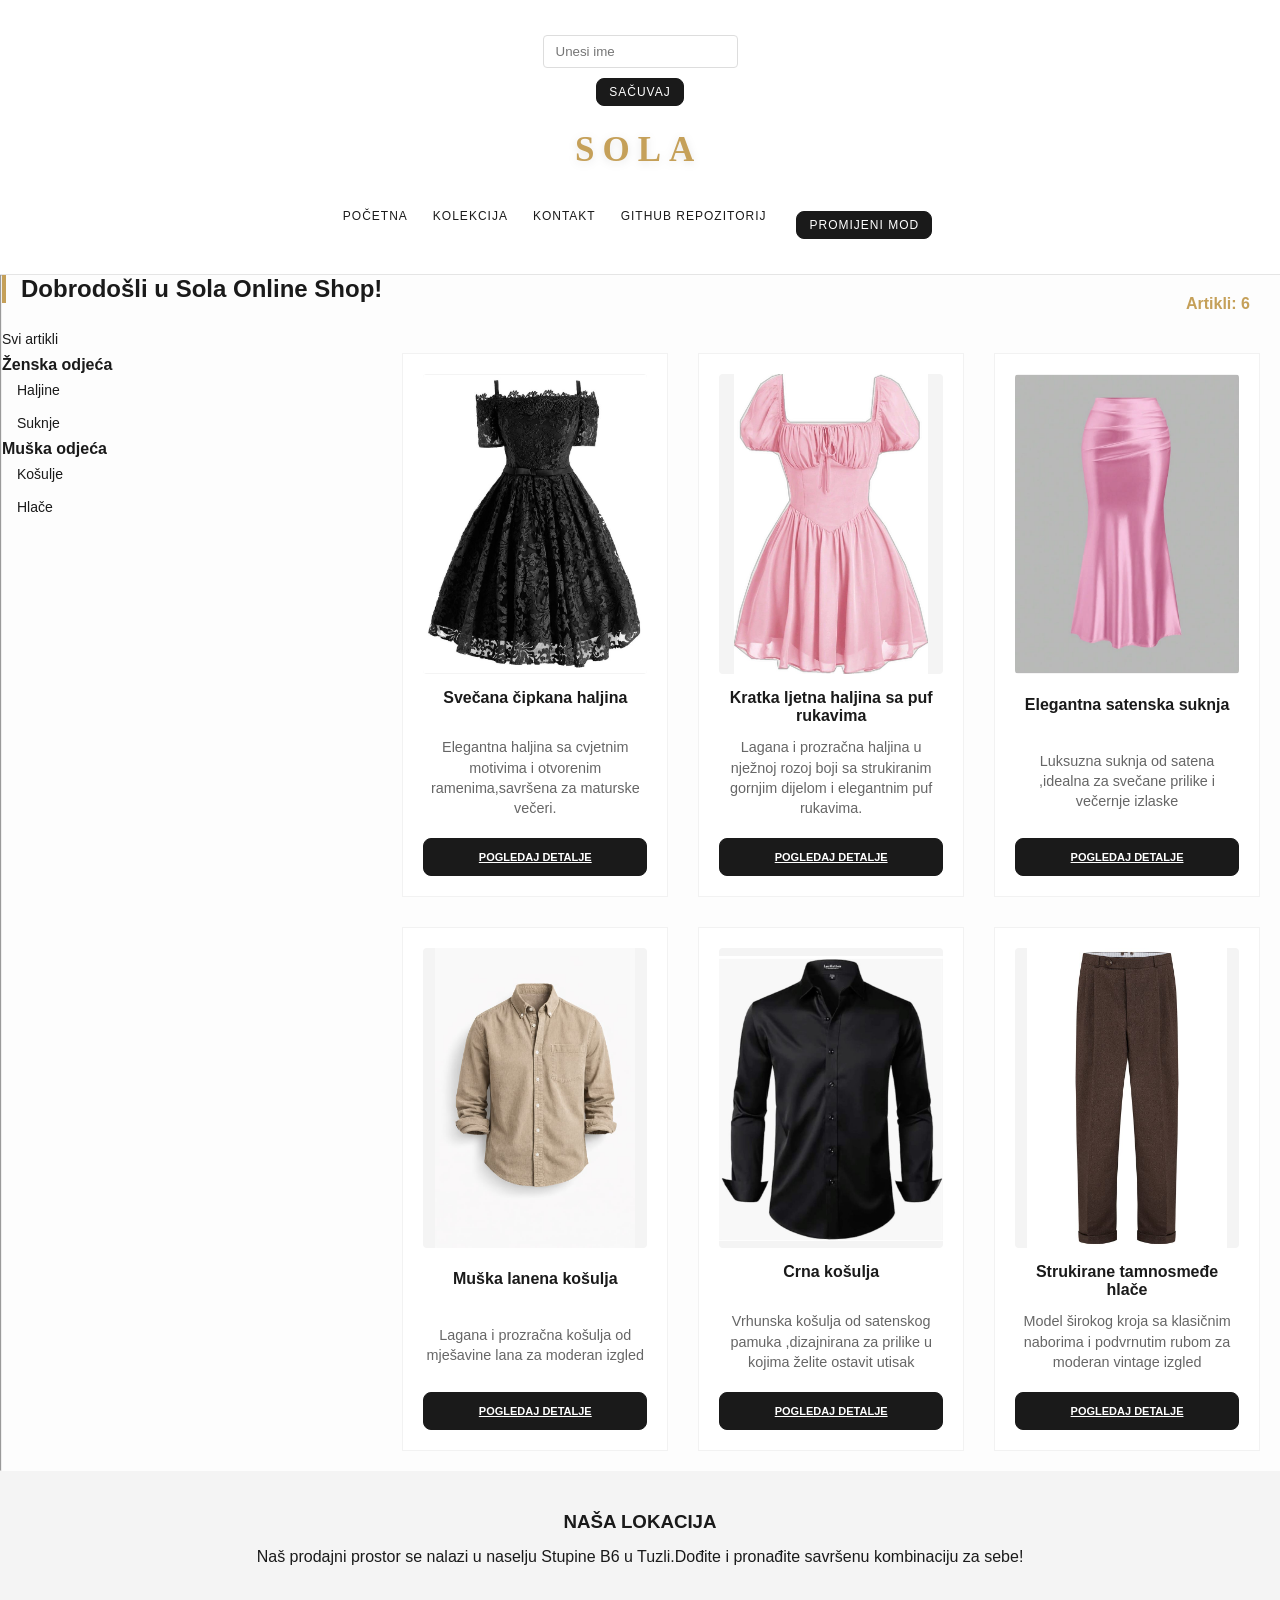
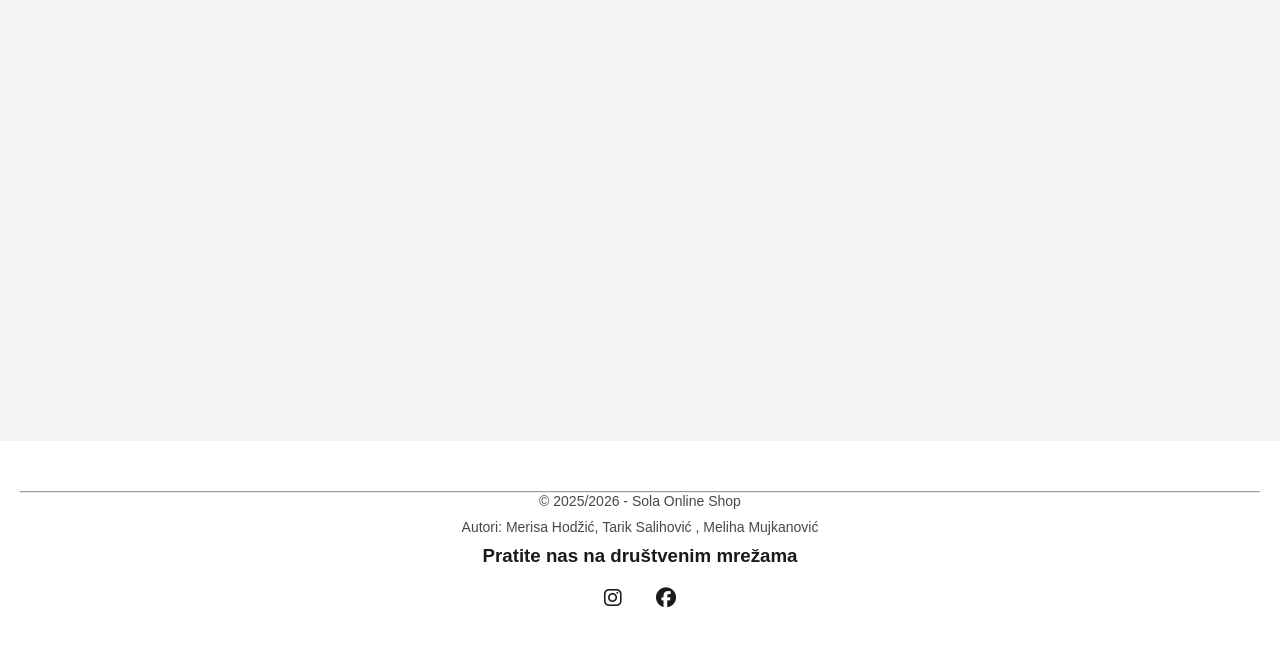
==== commit 481f41ee: "preimenovan brojac u artikli radi jasnijeg konteksta" ====
--- a/index.html
+++ b/index.html
@@ -77,7 +77,7 @@
 
 <main>
 <div class="filter-bar">
-<span>Proizvodi: <strong id="product-count">0</strong></span> 
+<span>Artikli: <strong id="product-count">0</strong></span> 
 </div>
 
 <article class="product-card"
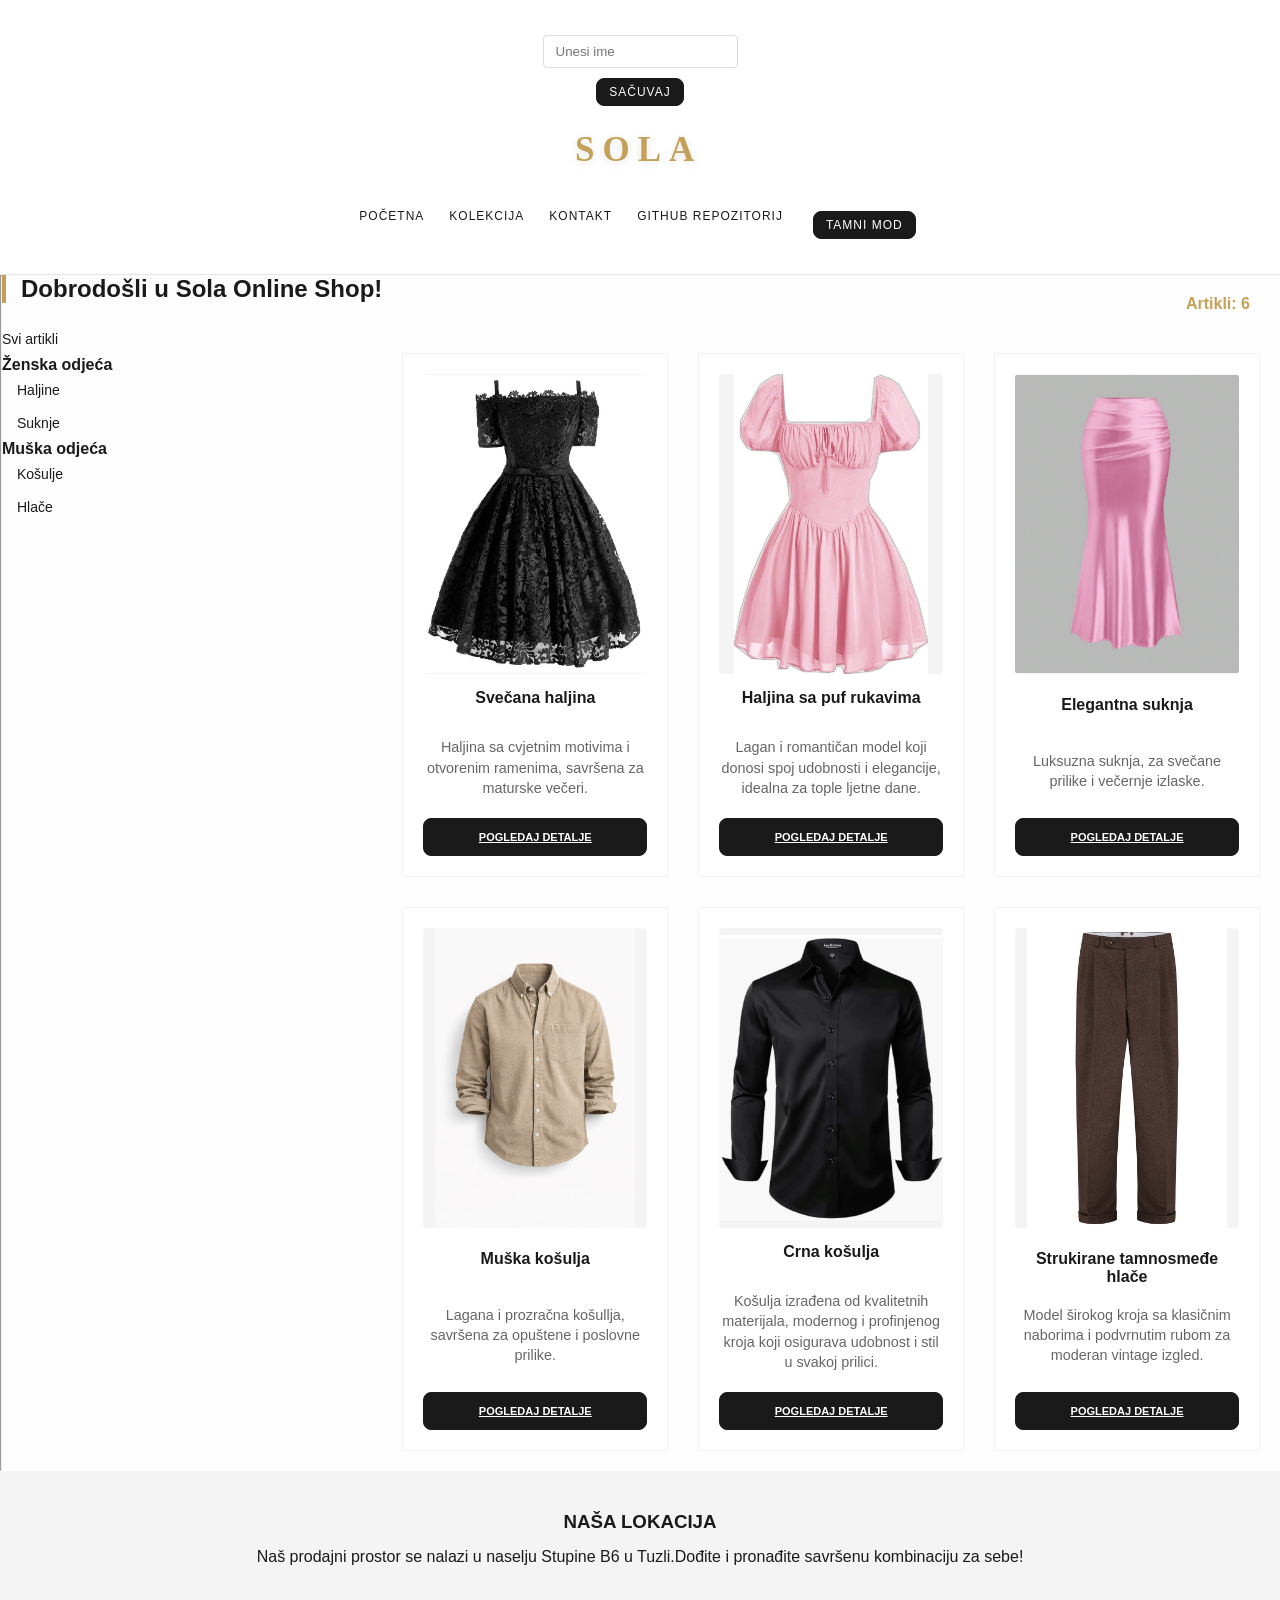
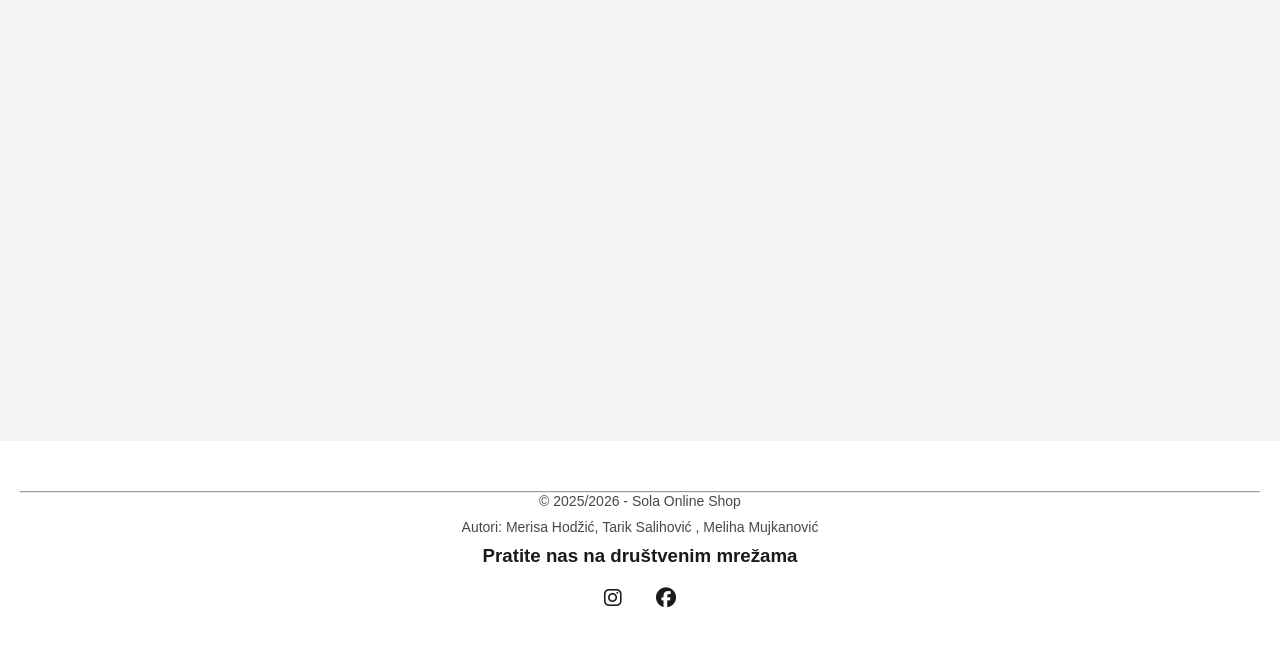
==== commit 60bf04ad: "promijenjeni opisi artikala,dodano polje za telefon na kontakt formu" ====
--- a/index.html
+++ b/index.html
@@ -82,44 +82,44 @@
 
 <article class="product-card"
 data-category="haljine">
-<img src="images/haljina.jpg" alt="Crna čipkana haljina" width="250">
-<h3>Svečana čipkana haljina</h3>
-<p>Elegantna haljina sa cvjetnim motivima i otvorenim ramenima,savršena za maturske večeri.</p>
+<img src="images/haljina.jpg" alt="Crna svečana haljina." width="250">
+<h3>Svečana haljina</h3>
+<p>Haljina sa cvjetnim motivima i otvorenim ramenima, savršena za maturske večeri.</p>
 <a href="sadrzaj.html" class="detalji-btn">Pogledaj detalje</a>
 </article>
 <article class="product-card"
 data-category="haljine">
-<img src="images/haljina2.jpg" alt="Kratka roza haljina sa naborima i puf rukavima" width="250">
-<h3> Kratka ljetna haljina sa puf rukavima </h3>
-<p>Lagana i prozračna haljina u nježnoj rozoj boji sa strukiranim gornjim dijelom i elegantnim puf rukavima.</p>
+<img src="images/haljina2.jpg" alt="Kratka roza haljina sa naborima i puf rukavima." width="250">
+<h3> Haljina sa puf rukavima </h3>
+<p>Lagan i romantičan model koji donosi spoj udobnosti i elegancije, idealna za tople ljetne dane.</p>
 <a href="sadrzaj.html" class="detalji-btn">Pogledaj detalje</a>
 </article>
 <article class="product-card"
 data-category="suknje">
-<img src="images/suknja.jpg" alt="Roza satenska suknja dugog kroja sa naborima na struku" width="250">
-<h3> Elegantna satenska suknja </h3>
-<p> Luksuzna suknja od satena ,idealna za svečane prilike i večernje izlaske</p>
+<img src="images/suknja.jpg" alt="Roza suknja dugog kroja sa naborima na struku." width="250">
+<h3> Elegantna suknja </h3>
+<p> Luksuzna suknja, za svečane prilike i večernje izlaske.</p>
 <a href="sadrzaj.html" class="detalji-btn">Pogledaj detalje</a>
 </article>
 <article class="product-card"
 data-category="kosulje">
-<img src="images/kosulja.jpg" alt="Smeđa muška košulja dugih rukava sa džepom " width="250">
-<h3> Muška lanena košulja</h3>   
-<p> Lagana i prozračna košulja od mješavine lana za moderan izgled</p>
+<img src="images/kosulja.jpg" alt="Smeđa muška košulja dugih rukava sa džepom. " width="250">
+<h3> Muška košulja</h3>   
+<p> Lagana i prozračna košullja, savršena za opuštene i poslovne prilike.</p>
 <a href="sadrzaj.html" class="detalji-btn">Pogledaj detalje</a>
 </article>
 <article class="product-card"
 data-category="kosulje">
-<img src="images/muska kosulja.jpg" alt="Elegantna crna muška košulja uskog kroja sa blagim sjajem" width="250">
+<img src="images/muska kosulja.jpg" alt="Elegantna crna muška košulja uskog kroja sa blagim sjajem." width="250">
 <h3> Crna košulja</h3>
-<p> Vrhunska košulja od satenskog pamuka ,dizajnirana za prilike u kojima želite ostavit utisak</p>
+<p> Košulja izrađena od kvalitetnih materijala, modernog i profinjenog kroja koji osigurava udobnost i stil u svakoj prilici.</p>
 <a href="sadrzaj.html" class="detalji-btn">Pogledaj detalje</a>
 </article>
 <article class="product-card"
 data-category="hlace">
-<img src="images/hlace.jpg" alt="Smeđe hlače sa faltnama i manžetama " width="250">
+<img src="images/hlace.jpg" alt="Smeđe hlače sa faltnama i manžetama. " width="250">
 <h3>Strukirane tamnosmeđe hlače</h3>
-<p>Model širokog kroja sa klasičnim naborima i podvrnutim rubom za moderan vintage izgled</p>
+<p>Model širokog kroja sa klasičnim naborima i podvrnutim rubom za moderan vintage izgled.</p>
 <a href="sadrzaj.html" class="detalji-btn">Pogledaj detalje</a>
 
 </article>
